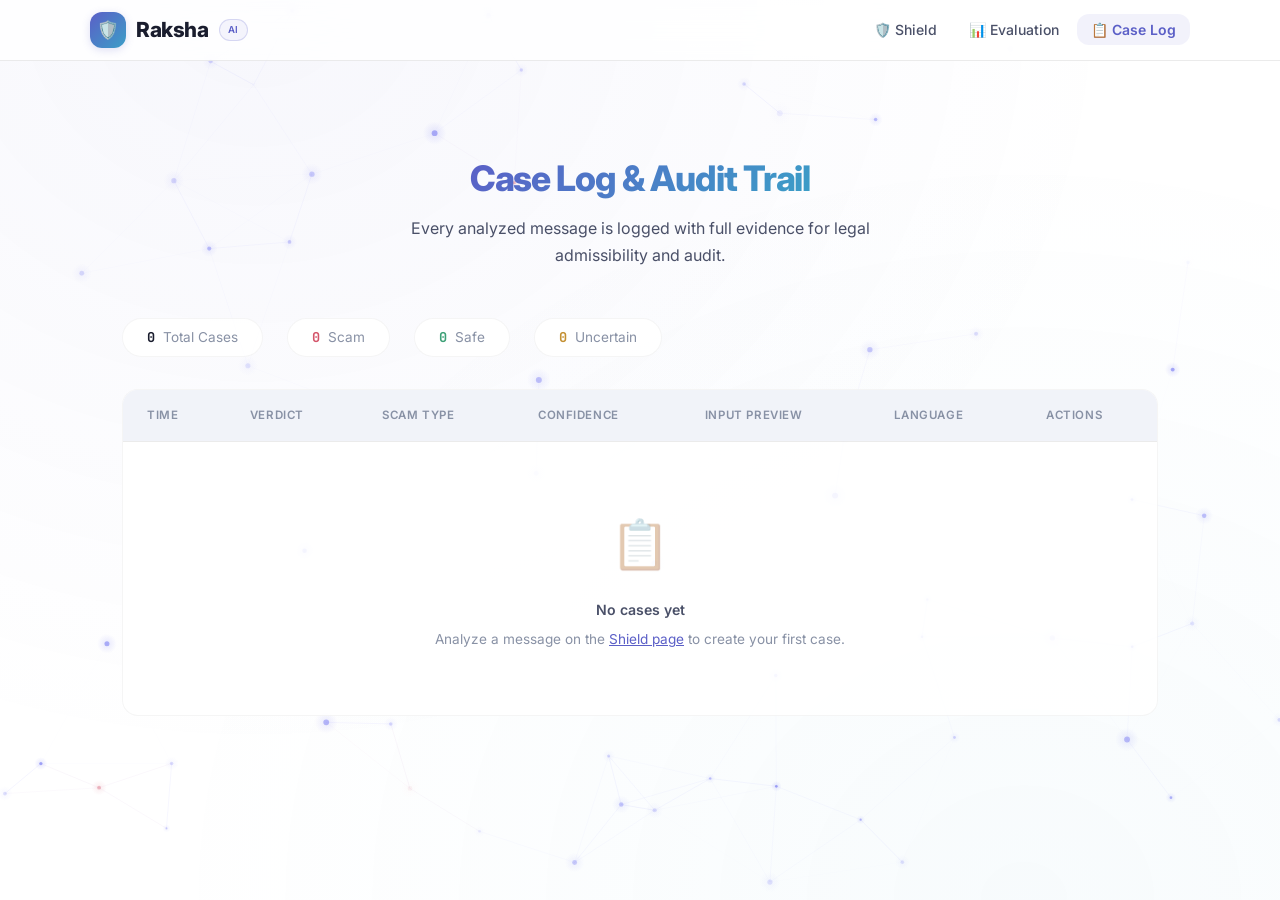
==== frontend/src/CaseLog.html @ 5e933333 "Initial commit: Raksha Digital Arrest Scam Shield (AI Hackathon 2.0)" ====
<!DOCTYPE html>
<html lang="en">
<head>
    <meta charset="UTF-8">
    <meta name="viewport" content="width=device-width, initial-scale=1.0">
    <title>Raksha — Case Log</title>
    <meta name="description" content="Raksha Case Log: audit trail of all analyzed messages with evidence packages for legal admissibility.">
    <link rel="stylesheet" href="styles.css?v=3">
    <style>
        /* ── Case Log Specific Styles ── */
        .case-table-wrapper {
            overflow-x: auto;
            border-radius: var(--radius-lg);
            border: 1px solid var(--border-subtle);
            background: var(--bg-card);
        }

        .case-table {
            width: 100%;
            border-collapse: collapse;
            min-width: 800px;
        }

        .case-table th {
            position: sticky;
            top: 0;
            background: var(--bg-tertiary);
            z-index: 5;
        }

        .case-table td {
            vertical-align: middle;
        }

        .case-input-preview {
            max-width: 300px;
            white-space: nowrap;
            overflow: hidden;
            text-overflow: ellipsis;
            font-size: 0.85rem;
            color: var(--text-secondary);
        }

        .case-time {
            font-size: 0.8rem;
            font-family: var(--font-mono);
            color: var(--text-muted);
            white-space: nowrap;
        }

        .case-actions {
            display: flex;
            gap: var(--space-sm);
        }

        /* ── Case Detail Modal ── */
        .modal-overlay {
            position: fixed;
            inset: 0;
            background: rgba(0, 0, 0, 0.7);
            backdrop-filter: blur(8px);
            display: flex;
            align-items: center;
            justify-content: center;
            z-index: 200;
            animation: fadeIn 0.2s ease-out;
            padding: var(--space-xl);
        }

        .modal-content {
            background: var(--bg-secondary);
            border: 1px solid var(--border-default);
            border-radius: var(--radius-xl);
            max-width: 700px;
            width: 100%;
            max-height: 85vh;
            overflow-y: auto;
            box-shadow: var(--shadow-lg);
            animation: slideUp 0.3s ease-out;
        }

        .modal-header {
            display: flex;
            align-items: center;
            justify-content: space-between;
            padding: var(--space-xl);
            border-bottom: 1px solid var(--border-subtle);
            position: sticky;
            top: 0;
            background: var(--bg-secondary);
            z-index: 5;
        }

        .modal-title {
            font-size: 1.1rem;
            font-weight: 700;
        }

        .modal-close {
            width: 32px;
            height: 32px;
            display: flex;
            align-items: center;
            justify-content: center;
            border: none;
            background: var(--bg-glass);
            color: var(--text-secondary);
            border-radius: 50%;
            cursor: pointer;
            font-size: 1.1rem;
            transition: all var(--transition-fast);
        }

        .modal-close:hover {
            background: var(--bg-glass-hover);
            color: var(--text-primary);
        }

        .modal-body {
            padding: var(--space-xl);
        }

        .detail-row {
            display: flex;
            gap: var(--space-lg);
            margin-bottom: var(--space-lg);
        }

        .detail-item {
            flex: 1;
        }

        .detail-label {
            font-size: 0.7rem;
            font-weight: 600;
            color: var(--text-muted);
            text-transform: uppercase;
            letter-spacing: 0.06em;
            margin-bottom: var(--space-xs);
        }

        .detail-value {
            font-size: 0.9rem;
            color: var(--text-primary);
        }

        .detail-text-block {
            padding: var(--space-md);
            background: var(--bg-tertiary);
            border-radius: var(--radius-md);
            border: 1px solid var(--border-subtle);
            font-size: 0.85rem;
            line-height: 1.7;
            white-space: pre-wrap;
            color: var(--text-secondary);
            max-height: 200px;
            overflow-y: auto;
        }

        /* ── Stats Bar ── */
        .stats-bar {
            display: flex;
            gap: var(--space-lg);
            margin-bottom: var(--space-xl);
            flex-wrap: wrap;
        }

        .stat-pill {
            display: flex;
            align-items: center;
            gap: var(--space-sm);
            padding: var(--space-sm) var(--space-lg);
            background: var(--bg-card);
            border: 1px solid var(--border-subtle);
            border-radius: var(--radius-full);
            font-size: 0.85rem;
        }

        .stat-pill-count {
            font-weight: 700;
            font-family: var(--font-mono);
        }

        .stat-pill-label {
            color: var(--text-muted);
        }

        /* ── Empty state ── */
        .empty-cases {
            text-align: center;
            padding: var(--space-3xl) var(--space-xl);
        }

        .empty-cases-icon {
            font-size: 3rem;
            margin-bottom: var(--space-md);
            opacity: 0.4;
        }
    </style>
</head>
<body>
    <!-- ── Navigation ── -->
    <nav class="navbar">
        <div class="navbar-inner">
            <a href="index.html" class="logo">
                <div class="logo-icon">🛡️</div>
                <span class="logo-text">Raksha</span>
                <span class="logo-badge">AI</span>
            </a>
            <ul class="nav-links">
                <li><a href="index.html" class="nav-link" id="nav-shield">🛡️ Shield</a></li>
                <li><a href="EvalDashboard.html" class="nav-link" id="nav-eval">📊 Evaluation</a></li>
                <li><a href="CaseLog.html" class="nav-link active" id="nav-cases">📋 Case Log</a></li>
            </ul>
        </div>
    </nav>

    <div class="container">
        <!-- ── Header ── -->
        <div class="page-header fade-in">
            <h1 class="page-title">
                <span class="page-title-gradient">Case Log & Audit Trail</span>
            </h1>
            <p class="page-subtitle">
                Every analyzed message is logged with full evidence for legal admissibility and audit.
            </p>
        </div>

        <!-- ── Stats Bar ── -->
        <div id="statsBar" class="stats-bar slide-up">
            <div class="stat-pill">
                <span class="stat-pill-count" id="totalCount">0</span>
                <span class="stat-pill-label">Total Cases</span>
            </div>
            <div class="stat-pill">
                <span class="stat-pill-count" id="scamCount" style="color: var(--scam-color);">0</span>
                <span class="stat-pill-label">Scam</span>
            </div>
            <div class="stat-pill">
                <span class="stat-pill-count" id="safeCount" style="color: var(--safe-color);">0</span>
                <span class="stat-pill-label">Safe</span>
            </div>
            <div class="stat-pill">
                <span class="stat-pill-count" id="uncertainCount" style="color: var(--uncertain-color);">0</span>
                <span class="stat-pill-label">Uncertain</span>
            </div>
        </div>

        <!-- ── Cases Table ── -->
        <div id="casesTable" class="case-table-wrapper slide-up">
            <table class="case-table">
                <thead>
                    <tr>
                        <th>Time</th>
                        <th>Verdict</th>
                        <th>Scam Type</th>
                        <th>Confidence</th>
                        <th>Input Preview</th>
                        <th>Language</th>
                        <th>Actions</th>
                    </tr>
                </thead>
                <tbody id="casesBody">
                    <tr>
                        <td colspan="7" class="empty-cases">
                            <div class="empty-cases-icon">📋</div>
                            <div style="font-weight: 600; color: var(--text-secondary); margin-bottom: var(--space-sm);">No cases yet</div>
                            <div style="color: var(--text-muted); font-size: 0.85rem;">
                                Analyze a message on the <a href="index.html" style="color: var(--accent-primary);">Shield page</a> to create your first case.
                            </div>
                        </td>
                    </tr>
                </tbody>
            </table>
        </div>

        <div style="height: 3rem;"></div>
    </div>

    <!-- ── Modal Container ── -->
    <div id="modalOverlay" class="modal-overlay hidden" onclick="closeModal(event)">
        <div class="modal-content" onclick="event.stopPropagation()">
            <div class="modal-header">
                <h2 class="modal-title">📋 Case Detail</h2>
                <button class="modal-close" onclick="closeModal()">&times;</button>
            </div>
            <div class="modal-body" id="modalBody"></div>
        </div>
    </div>

    <script>
        const API_BASE = window.location.origin;
        let allCases = [];

        // ── Load cases ──
        async function loadCases() {
            try {
                const response = await fetch(`${API_BASE}/cases?limit=200`);
                if (!response.ok) throw new Error('Failed to fetch cases');
                const data = await response.json();
                allCases = data.cases || [];
                renderCases(allCases);
                updateStats(allCases);
            } catch (err) {
                console.error('Failed to load cases:', err);
            }
        }

        function renderCases(cases) {
            const tbody = document.getElementById('casesBody');

            if (cases.length === 0) {
                tbody.innerHTML = `
                    <tr>
                        <td colspan="7" class="empty-cases">
                            <div class="empty-cases-icon">📋</div>
                            <div style="font-weight: 600; color: var(--text-secondary); margin-bottom: var(--space-sm);">No cases yet</div>
                            <div style="color: var(--text-muted); font-size: 0.85rem;">
                                Analyze a message on the <a href="index.html" style="color: var(--accent-primary);">Shield page</a>.
                            </div>
                        </td>
                    </tr>`;
                return;
            }

            tbody.innerHTML = cases.map(c => {
                const verdictClass = c.label.toLowerCase();
                const time = formatTime(c.timestamp);
                const scamType = c.scam_type ? c.scam_type.replace(/_/g, ' ') : '—';
                const langMap = { en: '🇬🇧 EN', hi: '🇮🇳 HI', te: '🇮🇳 TE', kn: '🇮🇳 KN' };
                const lang = langMap[c.language] || c.language;
                const confPct = (c.confidence * 100).toFixed(0) + '%';

                return `
                    <tr>
                        <td class="case-time">${time}</td>
                        <td><span class="verdict-badge verdict-${verdictClass}">${c.label}</span></td>
                        <td><span class="scam-type-badge">${scamType}</span></td>
                        <td class="font-mono" style="font-size: 0.85rem;">${confPct}</td>
                        <td class="case-input-preview" title="${escapeAttr(c.input)}">${escapeHtml(c.input)}</td>
                        <td style="font-size: 0.85rem;">${lang}</td>
                        <td class="case-actions">
                            <button class="btn btn-secondary btn-sm" onclick="viewCase('${c.case_id}')">View</button>
                            <a href="${API_BASE}/evidence/${c.case_id}" class="btn btn-secondary btn-sm" download>⬇️</a>
                        </td>
                    </tr>`;
            }).join('');
        }

        function updateStats(cases) {
            document.getElementById('totalCount').textContent = cases.length;
            document.getElementById('scamCount').textContent = cases.filter(c => c.label === 'SCAM').length;
            document.getElementById('safeCount').textContent = cases.filter(c => c.label === 'SAFE').length;
            document.getElementById('uncertainCount').textContent = cases.filter(c => c.label === 'UNCERTAIN').length;
        }

        // ── View Case Detail ──
        async function viewCase(caseId) {
            const caseData = allCases.find(c => c.case_id === caseId);
            if (!caseData) return;

            const verdictClass = caseData.label.toLowerCase();
            const body = document.getElementById('modalBody');

            body.innerHTML = `
                <div class="detail-row">
                    <div class="detail-item">
                        <div class="detail-label">Case ID</div>
                        <div class="detail-value font-mono" style="font-size: 0.8rem; word-break: break-all;">${caseData.case_id}</div>
                    </div>
                </div>
                <div class="detail-row">
                    <div class="detail-item">
                        <div class="detail-label">Verdict</div>
                        <div class="detail-value"><span class="verdict-badge verdict-${verdictClass}">${caseData.label}</span></div>
                    </div>
                    <div class="detail-item">
                        <div class="detail-label">Scam Type</div>
                        <div class="detail-value">${caseData.scam_type ? caseData.scam_type.replace(/_/g, ' ') : '—'}</div>
                    </div>
                    <div class="detail-item">
                        <div class="detail-label">Confidence</div>
                        <div class="detail-value font-mono">${(caseData.confidence * 100).toFixed(1)}%</div>
                    </div>
                </div>
                <div class="detail-row">
                    <div class="detail-item">
                        <div class="detail-label">Timestamp</div>
                        <div class="detail-value case-time">${formatTime(caseData.timestamp)}</div>
                    </div>
                    <div class="detail-item">
                        <div class="detail-label">Language</div>
                        <div class="detail-value">${caseData.language}</div>
                    </div>
                    <div class="detail-item">
                        <div class="detail-label">Model</div>
                        <div class="detail-value font-mono" style="font-size: 0.8rem;">${caseData.model || '—'}</div>
                    </div>
                </div>
                <div style="margin-bottom: var(--space-lg);">
                    <div class="detail-label">Input Message</div>
                    <div class="detail-text-block">${escapeHtml(caseData.input)}</div>
                </div>
                <div style="margin-bottom: var(--space-lg);">
                    <div class="detail-label">Reasons</div>
                    <div class="detail-text-block">${escapeHtml(caseData.reasons)}</div>
                </div>
                <div style="text-align: center;">
                    <a href="${API_BASE}/evidence/${caseData.case_id}" class="btn btn-primary" download>
                        📦 Download Full Evidence Package
                    </a>
                </div>
            `;

            document.getElementById('modalOverlay').classList.remove('hidden');
        }

        function closeModal(event) {
            if (event && event.target !== event.currentTarget) return;
            document.getElementById('modalOverlay').classList.add('hidden');
        }

        // ── Helpers ──
        function formatTime(isoStr) {
            if (!isoStr) return '—';
            try {
                const d = new Date(isoStr);
                return d.toLocaleString('en-IN', {
                    day: '2-digit', month: 'short', year: 'numeric',
                    hour: '2-digit', minute: '2-digit', hour12: true
                });
            } catch { return isoStr; }
        }

        function escapeHtml(text) {
            if (!text) return '';
            const div = document.createElement('div');
            div.textContent = text;
            return div.innerHTML;
        }

        function escapeAttr(text) {
            if (!text) return '';
            return text.replace(/"/g, '&quot;').replace(/'/g, '&#39;');
        }

        // ESC to close modal
        document.addEventListener('keydown', (e) => {
            if (e.key === 'Escape') closeModal();
        });

        // Load on page load
        loadCases();
    </script>
    <script src="network.js?v=5"></script>
</body>
</html>
---- frontend/src/styles.css ----
/* ================================================================
   Raksha — Premium Light Design System v3.0
   Clean White + Soft Accents + Dark Text
   Inspired by Apple, Linear, Stripe
   ================================================================ */

@import url('https://fonts.googleapis.com/css2?family=Inter:wght@300;400;500;600;700;800;900&family=JetBrains+Mono:wght@400;500;700&display=swap');

/* ── CSS Custom Properties ── */
:root {
    /* Core palette — Clean whites & soft grays */
    --bg-primary: #ffffff;
    --bg-secondary: #f8f9fc;
    --bg-tertiary: #f1f3f9;
    --bg-card: rgba(255, 255, 255, 0.85);
    --bg-glass: rgba(255, 255, 255, 0.6);
    --bg-glass-hover: rgba(255, 255, 255, 0.8);

    /* Soft accent palette — muted, elegant */
    --accent-primary: #5b5fc7;       /* Soft indigo */
    --accent-primary-rgb: 91, 95, 199;
    --accent-secondary: #3b9ec7;     /* Soft teal */
    --accent-secondary-rgb: 59, 158, 199;
    --accent-tertiary: #8b7fc7;      /* Soft violet */
    --accent-warm: #c77b9b;          /* Muted rose */
    --accent-gradient: linear-gradient(135deg, #5b5fc7, #3b9ec7);
    --accent-gradient-warm: linear-gradient(135deg, #c77b9b, #5b5fc7);

    /* Verdict colors — soft, tuned versions */
    --scam-color: #d4556a;
    --scam-bg: rgba(212, 85, 106, 0.06);
    --scam-border: rgba(212, 85, 106, 0.2);
    --scam-glow: rgba(212, 85, 106, 0.08);

    --safe-color: #3da077;
    --safe-bg: rgba(61, 160, 119, 0.06);
    --safe-border: rgba(61, 160, 119, 0.2);
    --safe-glow: rgba(61, 160, 119, 0.08);

    --uncertain-color: #c49032;
    --uncertain-bg: rgba(196, 144, 50, 0.06);
    --uncertain-border: rgba(196, 144, 50, 0.2);
    --uncertain-glow: rgba(196, 144, 50, 0.08);

    /* Text — dark for readability */
    --text-primary: #1a1d2e;
    --text-secondary: #4a5068;
    --text-muted: #8891a5;
    --text-accent: #5b5fc7;

    /* Borders — subtle gray */
    --border-subtle: rgba(0, 0, 0, 0.04);
    --border-default: rgba(0, 0, 0, 0.08);
    --border-hover: rgba(91, 95, 199, 0.3);

    /* Shadows — soft and natural */
    --shadow-sm: 0 1px 3px rgba(0, 0, 0, 0.04);
    --shadow-md: 0 4px 16px rgba(0, 0, 0, 0.06);
    --shadow-lg: 0 12px 40px rgba(0, 0, 0, 0.08);
    --shadow-glow: 0 4px 20px rgba(91, 95, 199, 0.1);

    /* Spacing */
    --space-xs: 0.25rem;
    --space-sm: 0.5rem;
    --space-md: 1rem;
    --space-lg: 1.5rem;
    --space-xl: 2rem;
    --space-2xl: 3rem;
    --space-3xl: 4rem;

    /* Radius */
    --radius-sm: 8px;
    --radius-md: 12px;
    --radius-lg: 16px;
    --radius-xl: 24px;
    --radius-full: 9999px;

    /* Typography */
    --font-sans: 'Inter', -apple-system, BlinkMacSystemFont, sans-serif;
    --font-mono: 'JetBrains Mono', 'Fira Code', monospace;

    /* Transitions */
    --transition-fast: 150ms cubic-bezier(0.4, 0, 0.2, 1);
    --transition-default: 250ms cubic-bezier(0.4, 0, 0.2, 1);
    --transition-slow: 400ms cubic-bezier(0.4, 0, 0.2, 1);
}

/* ── Reset ── */
*, *::before, *::after {
    margin: 0;
    padding: 0;
    box-sizing: border-box;
}

html {
    scroll-behavior: smooth;
    -webkit-font-smoothing: antialiased;
    -moz-osx-font-smoothing: grayscale;
    background: var(--bg-primary);
}

body {
    font-family: var(--font-sans);
    background: transparent;
    color: var(--text-primary);
    line-height: 1.6;
    min-height: 100vh;
    overflow-x: hidden;
    position: relative;
}

/* ── Dynamic Network Canvas ── */
#networkCanvas {
    position: fixed;
    top: 0;
    left: 0;
    width: 100vw;
    height: 100vh;
    z-index: -1;
    pointer-events: none;
}

body::before {
    content: '';
    position: fixed;
    top: 0; left: 0; width: 100vw; height: 100vh;
    background:
        radial-gradient(ellipse at 20% 0%, rgba(91, 95, 199, 0.05) 0%, transparent 60%),
        radial-gradient(ellipse at 80% 100%, rgba(59, 158, 199, 0.04) 0%, transparent 60%);
    z-index: -2;
    pointer-events: none;
}

/* ── Navigation ── */
.navbar {
    position: sticky;
    top: 0;
    z-index: 100;
    background: rgba(255, 255, 255, 0.8);
    backdrop-filter: blur(20px) saturate(180%);
    -webkit-backdrop-filter: blur(20px) saturate(180%);
    border-bottom: 1px solid var(--border-default);
    padding: 0 var(--space-xl);
}

.navbar-inner {
    max-width: 1100px;
    margin: 0 auto;
    display: flex;
    align-items: center;
    justify-content: space-between;
    height: 60px;
}

.logo {
    display: flex;
    align-items: center;
    gap: 10px;
    text-decoration: none;
    color: var(--text-primary);
}

.logo-icon {
    width: 36px;
    height: 36px;
    background: var(--accent-gradient);
    border-radius: var(--radius-md);
    display: flex;
    align-items: center;
    justify-content: center;
    font-size: 1.1rem;
    box-shadow: 0 2px 8px rgba(var(--accent-primary-rgb), 0.2);
}

.logo-text {
    font-size: 1.3rem;
    font-weight: 800;
    letter-spacing: -0.02em;
    color: var(--text-primary);
}

.logo-badge {
    font-size: 0.6rem;
    font-weight: 600;
    color: var(--accent-primary);
    padding: 2px 8px;
    border: 1px solid rgba(var(--accent-primary-rgb), 0.2);
    border-radius: var(--radius-full);
    text-transform: uppercase;
    letter-spacing: 0.06em;
    background: rgba(var(--accent-primary-rgb), 0.06);
}

.nav-links {
    display: flex;
    gap: 4px;
    list-style: none;
}

.nav-link {
    color: var(--text-secondary);
    text-decoration: none;
    padding: 7px 14px;
    font-size: 0.875rem;
    font-weight: 500;
    border-radius: var(--radius-md);
    transition: all var(--transition-fast);
}

.nav-link:hover {
    color: var(--text-primary);
    background: var(--bg-tertiary);
}

.nav-link.active {
    color: var(--accent-primary);
    background: rgba(var(--accent-primary-rgb), 0.08);
    font-weight: 600;
}

/* ── Main Container ── */
.container {
    max-width: 1100px;
    margin: 0 auto;
    padding: var(--space-xl);
}

.container-narrow {
    max-width: 720px;
    margin: 0 auto;
    padding: var(--space-xl);
}

/* ── Glass Card ── */
.card {
    background: var(--bg-card);
    backdrop-filter: blur(12px);
    -webkit-backdrop-filter: blur(12px);
    border: 1px solid var(--border-default);
    border-radius: var(--radius-lg);
    padding: var(--space-xl);
    transition: all var(--transition-default);
    box-shadow: var(--shadow-sm);
}

.card:hover {
    border-color: var(--border-hover);
    box-shadow: var(--shadow-md);
}

.card-glow {
    position: relative;
    overflow: visible;
}

/* ── Page Header ── */
.page-header {
    text-align: center;
    padding: var(--space-3xl) 0 var(--space-2xl);
}

.page-title {
    font-size: 2.2rem;
    font-weight: 800;
    letter-spacing: -0.03em;
    line-height: 1.2;
    margin-bottom: var(--space-md);
    color: var(--text-primary);
}

.page-title-gradient {
    background: var(--accent-gradient);
    -webkit-background-clip: text;
    -webkit-text-fill-color: transparent;
    background-clip: text;
}

.page-subtitle {
    font-size: 1rem;
    color: var(--text-secondary);
    max-width: 520px;
    margin: 0 auto;
    font-weight: 400;
    line-height: 1.7;
}

/* ── Buttons ── */
.btn {
    display: inline-flex;
    align-items: center;
    justify-content: center;
    gap: var(--space-sm);
    padding: 0.6rem 1.4rem;
    font-family: var(--font-sans);
    font-size: 0.9rem;
    font-weight: 600;
    border: none;
    border-radius: var(--radius-md);
    cursor: pointer;
    transition: all var(--transition-fast);
    text-decoration: none;
    white-space: nowrap;
}

.btn-primary {
    background: var(--accent-gradient);
    color: #fff;
    box-shadow: 0 2px 10px rgba(var(--accent-primary-rgb), 0.25);
}

.btn-primary:hover {
    box-shadow: 0 4px 18px rgba(var(--accent-primary-rgb), 0.35);
    transform: translateY(-1px);
}

.btn-primary:active {
    transform: translateY(0) scale(0.98);
}

.btn-secondary {
    background: var(--bg-tertiary);
    color: var(--text-primary);
    border: 1px solid var(--border-default);
}

.btn-secondary:hover {
    background: rgba(var(--accent-primary-rgb), 0.06);
    border-color: var(--border-hover);
}

.btn-lg {
    padding: 0.75rem 1.8rem;
    font-size: 0.95rem;
    border-radius: var(--radius-md);
}

.btn-sm {
    padding: 0.35rem 0.75rem;
    font-size: 0.8rem;
    border-radius: var(--radius-sm);
}

.btn:disabled {
    opacity: 0.4;
    cursor: not-allowed;
    transform: none !important;
    box-shadow: none !important;
}

/* ── Form Elements ── */
.textarea-wrapper {
    position: relative;
}

.textarea {
    width: 100%;
    min-height: 140px;
    padding: var(--space-lg);
    font-family: var(--font-sans);
    font-size: 0.92rem;
    line-height: 1.6;
    color: var(--text-primary);
    background: var(--bg-secondary);
    border: 1px solid var(--border-default);
    border-radius: var(--radius-md);
    resize: vertical;
    transition: all var(--transition-fast);
    outline: none;
}

.textarea::placeholder {
    color: var(--text-muted);
}

.textarea:focus {
    border-color: var(--accent-primary);
    box-shadow: 0 0 0 3px rgba(var(--accent-primary-rgb), 0.08);
    background: #fff;
}

.input {
    width: 100%;
    padding: 0.55rem 0.85rem;
    font-family: var(--font-sans);
    font-size: 0.88rem;
    color: var(--text-primary);
    background: var(--bg-secondary);
    border: 1px solid var(--border-default);
    border-radius: var(--radius-sm);
    outline: none;
    transition: all var(--transition-fast);
    color-scheme: light;
}

.input:focus {
    border-color: var(--accent-primary);
    box-shadow: 0 0 0 3px rgba(var(--accent-primary-rgb), 0.08);
    background: #fff;
}

.input-label {
    display: block;
    font-size: 0.78rem;
    font-weight: 600;
    color: var(--text-secondary);
    margin-bottom: 5px;
    letter-spacing: 0.01em;
}

/* ── Verdict Badge ── */
.verdict-badge {
    display: inline-flex;
    align-items: center;
    gap: 6px;
    padding: 5px 14px;
    font-size: 0.78rem;
    font-weight: 600;
    letter-spacing: 0.03em;
    text-transform: uppercase;
    border-radius: var(--radius-full);
}

.verdict-scam {
    color: var(--scam-color);
    background: var(--scam-bg);
    border: 1px solid var(--scam-border);
}

.verdict-safe {
    color: var(--safe-color);
    background: var(--safe-bg);
    border: 1px solid var(--safe-border);
}

.verdict-uncertain {
    color: var(--uncertain-color);
    background: var(--uncertain-bg);
    border: 1px solid var(--uncertain-border);
}

/* ── Stat Card ── */
.stat-card {
    text-align: center;
    padding: var(--space-xl);
    background: #fff;
    border: 1px solid var(--border-default);
    border-radius: var(--radius-lg);
    transition: all var(--transition-default);
    box-shadow: var(--shadow-sm);
}

.stat-card:hover {
    border-color: var(--border-hover);
    box-shadow: var(--shadow-md);
    transform: translateY(-2px);
}

.stat-value {
    font-size: 2.2rem;
    font-weight: 800;
    letter-spacing: -0.02em;
    line-height: 1;
    margin-bottom: var(--space-xs);
    color: var(--accent-primary);
}

.stat-label {
    font-size: 0.78rem;
    font-weight: 500;
    color: var(--text-secondary);
    text-transform: uppercase;
    letter-spacing: 0.04em;
}

/* ── Grid Layouts ── */
.grid-2 { display: grid; grid-template-columns: repeat(2, 1fr); gap: var(--space-lg); }
.grid-3 { display: grid; grid-template-columns: repeat(3, 1fr); gap: var(--space-lg); }
.grid-4 { display: grid; grid-template-columns: repeat(4, 1fr); gap: var(--space-lg); }

/* ── Table ── */
.table-wrapper {
    overflow-x: auto;
    border: 1px solid var(--border-default);
    border-radius: var(--radius-lg);
    background: #fff;
}

table {
    width: 100%;
    border-collapse: collapse;
}

thead {
    border-bottom: 1px solid var(--border-default);
    background: var(--bg-secondary);
}

th {
    padding: var(--space-md) var(--space-lg);
    text-align: left;
    font-size: 0.72rem;
    font-weight: 600;
    color: var(--text-muted);
    text-transform: uppercase;
    letter-spacing: 0.05em;
}

td {
    padding: var(--space-md) var(--space-lg);
    font-size: 0.88rem;
    color: var(--text-primary);
    border-bottom: 1px solid var(--border-subtle);
}

tr:last-child td {
    border-bottom: none;
}

tr:hover td {
    background: var(--bg-secondary);
}

/* ── Expandable Section ── */
.expandable {
    border: 1px solid var(--border-default);
    border-radius: var(--radius-lg);
    margin-bottom: var(--space-md);
    background: #fff;
    overflow: hidden;
}

.expandable-header {
    display: flex;
    align-items: center;
    justify-content: space-between;
    padding: var(--space-md) var(--space-lg);
    cursor: pointer;
    transition: all var(--transition-fast);
    user-select: none;
}

.expandable-header:hover {
    background: var(--bg-secondary);
}

.expandable-title {
    font-size: 0.88rem;
    font-weight: 600;
    color: var(--text-primary);
    display: flex;
    align-items: center;
    gap: var(--space-sm);
}

.expandable-chevron {
    transition: transform var(--transition-default);
    font-size: 0.75rem;
    color: var(--text-muted);
}

.expandable.open .expandable-chevron {
    transform: rotate(180deg);
}

.expandable-content {
    max-height: 0;
    overflow: hidden;
    transition: max-height var(--transition-slow);
}

.expandable.open .expandable-content {
    max-height: 2000px;
}

.expandable-body {
    padding: var(--space-lg);
    border-top: 1px solid var(--border-subtle);
}

/* ── Loading Spinner ── */
.spinner {
    width: 32px;
    height: 32px;
    border: 3px solid rgba(var(--accent-primary-rgb), 0.12);
    border-top-color: var(--accent-primary);
    border-radius: 50%;
    animation: spin 0.8s ease-in-out infinite;
}

@keyframes spin {
    to { transform: rotate(360deg); }
}

.loading-overlay {
    display: flex;
    flex-direction: column;
    align-items: center;
    justify-content: center;
    gap: var(--space-md);
    padding: var(--space-3xl);
    color: var(--text-secondary);
    font-size: 0.88rem;
}

/* ── Toast / Notification ── */
.toast {
    position: fixed;
    bottom: 24px;
    right: 24px;
    padding: var(--space-md) var(--space-lg);
    font-size: 0.85rem;
    font-weight: 500;
    border-radius: var(--radius-md);
    z-index: 1000;
    animation: slideInToast 0.3s ease;
    max-width: 400px;
    box-shadow: var(--shadow-lg);
}

.toast-error {
    background: #fff;
    color: var(--scam-color);
    border: 1px solid var(--scam-border);
}

.toast-success {
    background: #fff;
    color: var(--safe-color);
    border: 1px solid var(--safe-border);
}

@keyframes slideInToast {
    from { transform: translateY(16px); opacity: 0; }
    to { transform: translateY(0); opacity: 1; }
}

/* ── Confidence Bar ── */
.confidence-bar-wrapper {
    display: flex;
    align-items: center;
    gap: var(--space-sm);
}

.confidence-bar {
    flex: 1;
    height: 6px;
    background: var(--bg-tertiary);
    border-radius: var(--radius-full);
    overflow: hidden;
}

.confidence-fill {
    height: 100%;
    border-radius: var(--radius-full);
    background: var(--accent-gradient);
    transition: width var(--transition-slow);
}

.confidence-value {
    font-size: 0.82rem;
    font-weight: 700;
    min-width: 40px;
    text-align: right;
    font-family: var(--font-mono);
    color: var(--text-primary);
}

/* ── Confusion Matrix ── */
.matrix-grid {
    display: grid;
    grid-template-columns: auto repeat(3, 1fr);
    gap: 2px;
    max-width: 400px;
    margin: 0 auto;
    border-radius: var(--radius-md);
    overflow: hidden;
}

.matrix-cell {
    display: flex;
    align-items: center;
    justify-content: center;
    padding: var(--space-md);
    font-size: 1rem;
    font-weight: 700;
    min-height: 52px;
    transition: all var(--transition-fast);
    font-family: var(--font-mono);
    border-radius: var(--radius-sm);
}

.matrix-cell:hover {
    transform: scale(1.03);
    z-index: 10;
}

.matrix-header {
    font-size: 0.68rem;
    font-weight: 600;
    color: var(--text-muted);
    text-transform: uppercase;
    letter-spacing: 0.04em;
    background: transparent !important;
    font-family: var(--font-sans);
}

.matrix-label {
    font-size: 0.68rem;
    font-weight: 600;
    color: var(--text-muted);
    writing-mode: horizontal-tb;
    background: transparent !important;
    text-transform: uppercase;
    letter-spacing: 0.04em;
    font-family: var(--font-sans);
}

/* ── Scrollbar ── */
::-webkit-scrollbar {
    width: 6px;
    height: 6px;
}

::-webkit-scrollbar-track {
    background: transparent;
}

::-webkit-scrollbar-thumb {
    background: rgba(0, 0, 0, 0.12);
    border-radius: var(--radius-full);
}

::-webkit-scrollbar-thumb:hover {
    background: rgba(0, 0, 0, 0.2);
}

/* ── Responsive ── */
@media (max-width: 768px) {
    .grid-2, .grid-3, .grid-4 { grid-template-columns: 1fr; }
    .navbar-inner { flex-direction: column; gap: var(--space-sm); height: auto; padding: var(--space-sm) 0; }
    .page-title { font-size: 1.6rem; }
    .container, .container-narrow { padding: var(--space-md); }
}

/* ── Utility Classes ── */
.text-center { text-align: center; }
.text-right { text-align: right; }
.text-muted { color: var(--text-muted); }
.text-accent { color: var(--accent-primary); }
.font-mono { font-family: var(--font-mono); }
.mt-md { margin-top: var(--space-md); }
.mt-lg { margin-top: var(--space-lg); }
.mt-xl { margin-top: var(--space-xl); }
.mb-md { margin-bottom: var(--space-md); }
.mb-lg { margin-bottom: var(--space-lg); }
.gap-md { gap: var(--space-md); }
.gap-lg { gap: var(--space-lg); }
.flex { display: flex; }
.flex-col { flex-direction: column; }
.items-center { align-items: center; }
.justify-between { justify-content: space-between; }
.hidden { display: none !important; }

/* ── Animations ── */
.fade-in { animation: fadeIn 0.5s ease forwards; }
@keyframes fadeIn { from { opacity: 0; } to { opacity: 1; } }

.slide-up { animation: slideUp 0.5s ease forwards; }
@keyframes slideUp { from { opacity: 0; transform: translateY(12px); } to { opacity: 1; transform: translateY(0); } }
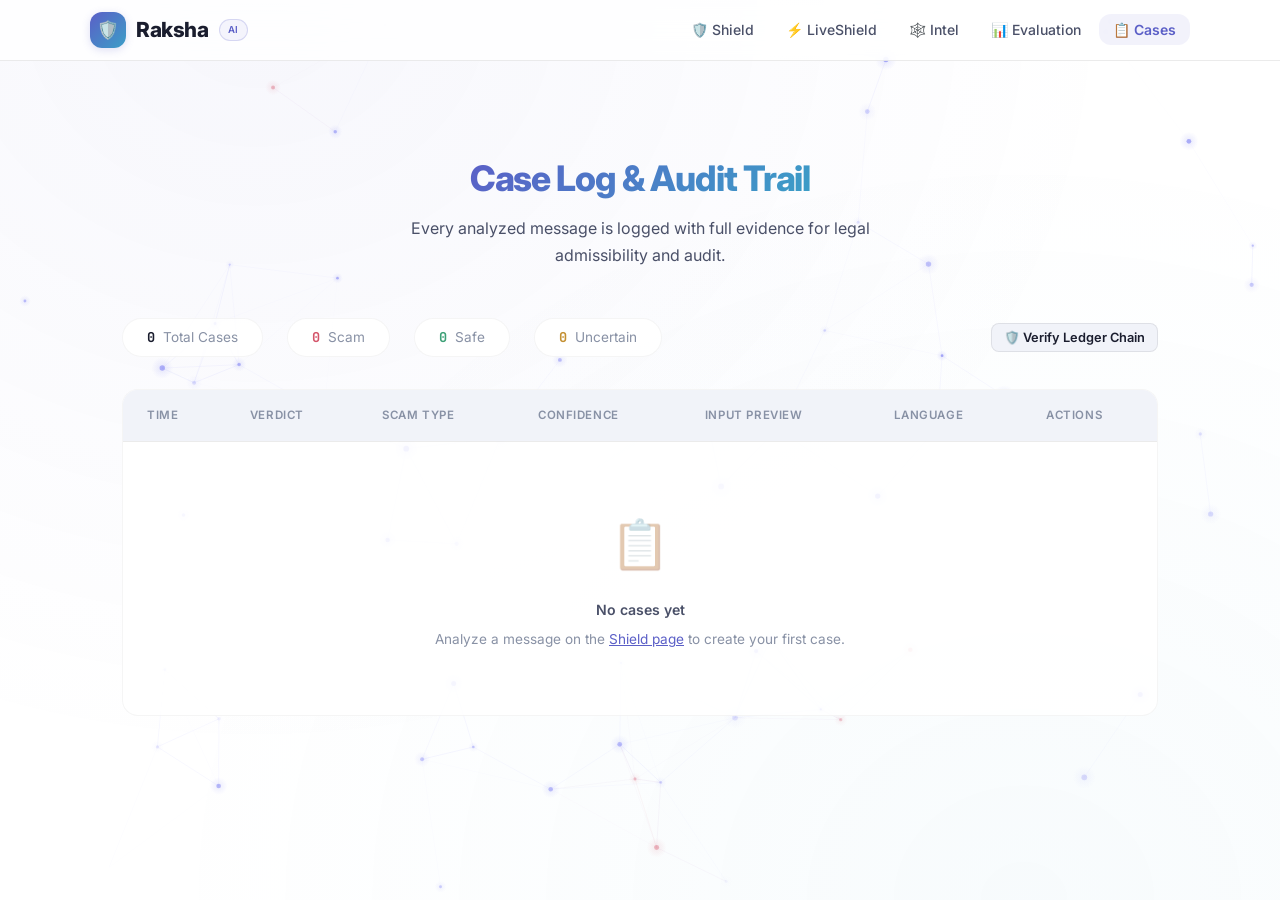
==== commit 1c4290a6: "Hardened evaluation, unit tests, campaign intelligence, and Live Call Guardian updates" ====
--- a/frontend/src/CaseLog.html
+++ b/frontend/src/CaseLog.html
@@ -209,8 +209,10 @@
             </a>
             <ul class="nav-links">
                 <li><a href="index.html" class="nav-link" id="nav-shield">🛡️ Shield</a></li>
+                <li><a href="LiveShield.html" class="nav-link" id="nav-liveshield">⚡ LiveShield</a></li>
+                <li><a href="Intel.html" class="nav-link" id="nav-intel">🕸️ Intel</a></li>
                 <li><a href="EvalDashboard.html" class="nav-link" id="nav-eval">📊 Evaluation</a></li>
-                <li><a href="CaseLog.html" class="nav-link active" id="nav-cases">📋 Case Log</a></li>
+                <li><a href="CaseLog.html" class="nav-link active" id="nav-cases">📋 Cases</a></li>
             </ul>
         </div>
     </nav>
@@ -243,6 +245,10 @@
             <div class="stat-pill">
                 <span class="stat-pill-count" id="uncertainCount" style="color: var(--uncertain-color);">0</span>
                 <span class="stat-pill-label">Uncertain</span>
+            </div>
+            <div style="margin-left: auto; display: flex; gap: var(--space-sm); align-items: center;">
+                <button id="verifyChainBtn" class="btn btn-secondary btn-sm" onclick="verifyChain()">🛡️ Verify Ledger Chain</button>
+                <span id="chainBadge" class="stat-pill hidden" style="font-weight: 700; border-radius: var(--radius-sm);"></span>
             </div>
         </div>
 
@@ -301,8 +307,42 @@
                 allCases = data.cases || [];
                 renderCases(allCases);
                 updateStats(allCases);
+                // Auto-verify ledger chain on load
+                verifyChain();
             } catch (err) {
                 console.error('Failed to load cases:', err);
+            }
+        }
+
+        // ── Verify Ledger Chain ──
+        async function verifyChain() {
+            const btn = document.getElementById('verifyChainBtn');
+            const badge = document.getElementById('chainBadge');
+            btn.disabled = true;
+            btn.textContent = '⏳ Verifying...';
+
+            try {
+                const response = await fetch(`${API_BASE}/audit/verify`);
+                if (!response.ok) throw new Error('Verification failed');
+                const data = await response.json();
+
+                badge.classList.remove('hidden');
+                if (data.intact) {
+                    badge.style.background = 'var(--safe-bg)';
+                    badge.style.borderColor = 'var(--safe-border)';
+                    badge.style.color = 'var(--safe-color)';
+                    badge.innerHTML = `✅ Chain Verified ✓ (${data.verified_records} Blocks)`;
+                } else {
+                    badge.style.background = 'var(--scam-bg)';
+                    badge.style.borderColor = 'var(--scam-border)';
+                    badge.style.color = 'var(--scam-color)';
+                    badge.innerHTML = `🚨 Chain Broken ✗ (Broken at Case ${data.first_broken_record})`;
+                }
+            } catch (err) {
+                console.error(err);
+            } finally {
+                btn.disabled = false;
+                btn.textContent = '🛡️ Verify Ledger Chain';
             }
         }
 
@@ -397,7 +437,17 @@
                         <div class="detail-value font-mono" style="font-size: 0.8rem;">${caseData.model || '—'}</div>
                     </div>
                 </div>
-                <div style="margin-bottom: var(--space-lg);">
+                <div class="detail-row" style="background: rgba(0, 0, 0, 0.02); padding: var(--space-sm); border-radius: var(--radius-sm); border: 1px dashed var(--border-default); flex-direction: column; gap: var(--space-xs);">
+                    <div class="detail-item">
+                        <div class="detail-label">Prev Record Block Hash</div>
+                        <div class="detail-value font-mono" style="font-size: 0.72rem; word-break: break-all;">${caseData.prev_hash || 'GENESIS (First block)'}</div>
+                    </div>
+                    <div class="detail-item" style="margin-top: 4px;">
+                        <div class="detail-label">Current Record Block Hash</div>
+                        <div class="detail-value font-mono" style="font-size: 0.72rem; word-break: break-all; color: var(--accent-primary);">${caseData.record_hash || '—'}</div>
+                    </div>
+                </div>
+                <div style="margin-bottom: var(--space-lg); margin-top: var(--space-md);">
                     <div class="detail-label">Input Message</div>
                     <div class="detail-text-block">${escapeHtml(caseData.input)}</div>
                 </div>
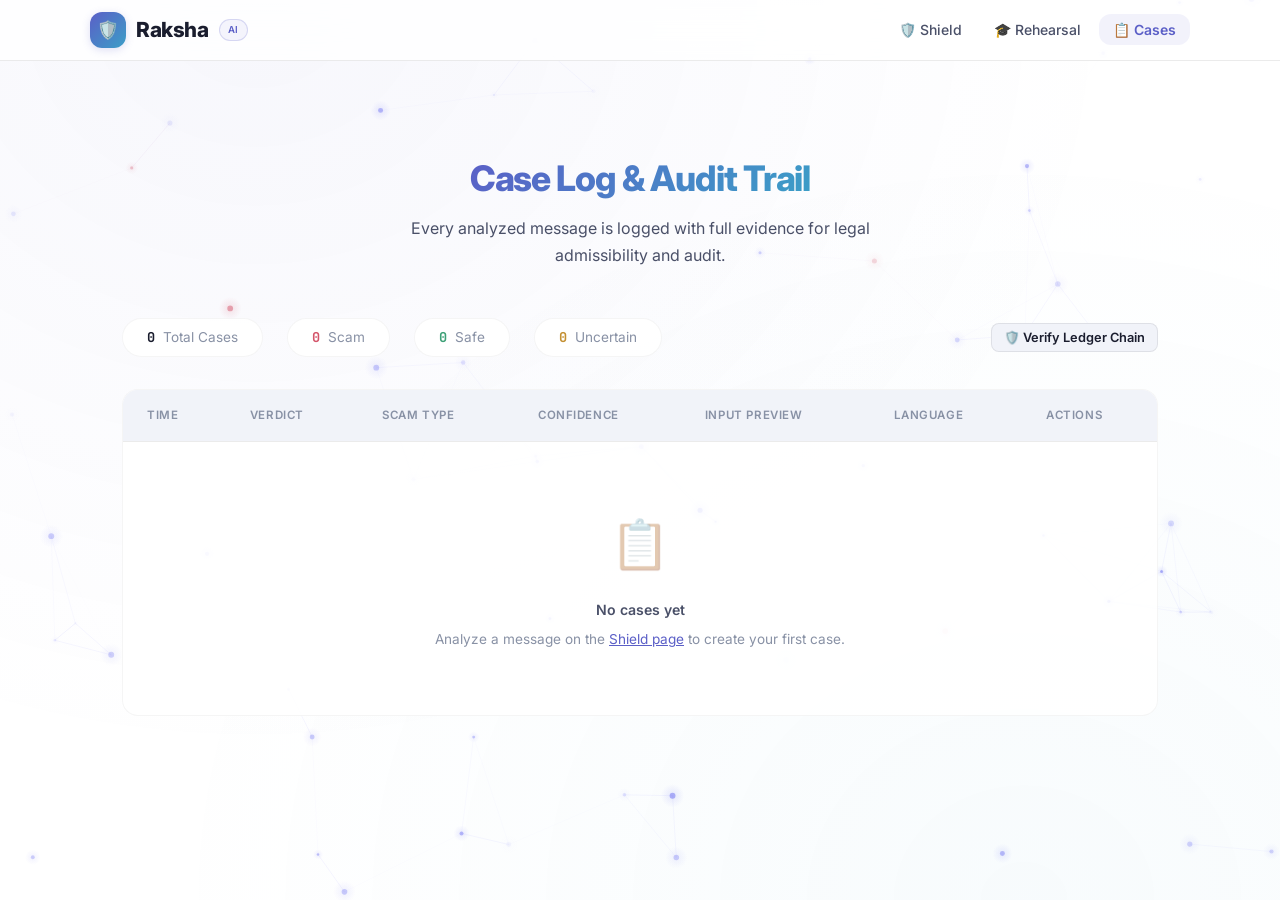
==== commit 423e925f: "feat: Add Telegram Guardian alerts, Rehearsal simulator, Chrome extension, and streamlined UI for de" ====
--- a/frontend/src/CaseLog.html
+++ b/frontend/src/CaseLog.html
@@ -209,9 +209,7 @@
             </a>
             <ul class="nav-links">
                 <li><a href="index.html" class="nav-link" id="nav-shield">🛡️ Shield</a></li>
-                <li><a href="LiveShield.html" class="nav-link" id="nav-liveshield">⚡ LiveShield</a></li>
-                <li><a href="Intel.html" class="nav-link" id="nav-intel">🕸️ Intel</a></li>
-                <li><a href="EvalDashboard.html" class="nav-link" id="nav-eval">📊 Evaluation</a></li>
+                <li><a href="Rehearsal.html" class="nav-link" id="nav-rehearsal">🎓 Rehearsal</a></li>
                 <li><a href="CaseLog.html" class="nav-link active" id="nav-cases">📋 Cases</a></li>
             </ul>
         </div>
